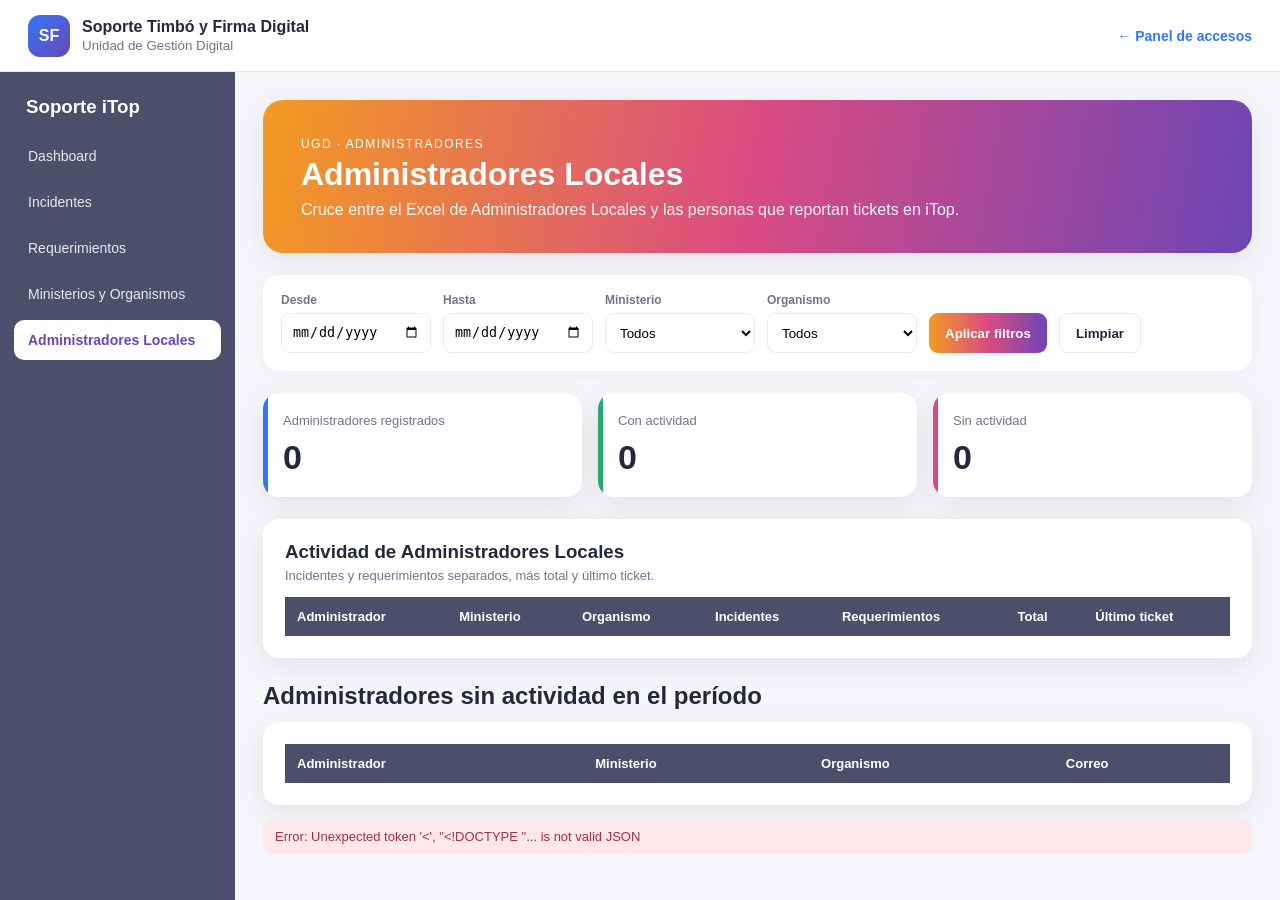
==== soporte-itop/administradores.html @ b21a3996 "Subir proyecto portal Santa Fe" ====
<!DOCTYPE html>
<html lang="es">

<head>
    <meta charset="UTF-8">
    <meta name="viewport" content="width=device-width,initial-scale=1">
    <title>Administradores Locales | Soporte iTop</title>
    <link rel="stylesheet" href="css/estilos.css">
</head>

<body>
    <header class="topbar">
        <div class="brand">
            <div class="brandmark">SF</div>
            <div><strong>Soporte Timbó y Firma Digital</strong><small>Unidad de Gestión Digital</small></div>
        </div><a class="back" href="../portal.html">← Panel de accesos</a>
    </header>
    <div class="layout">
        <aside class="sidebar">
            <h3>Soporte iTop</h3>
            <nav class="nav"><a href="index.html">Dashboard</a><a href="incidentes.html">Incidentes</a><a
                    href="requerimientos.html">Requerimientos</a><a href="ministerios.html">Ministerios y
                    Organismos</a><a class="active" href="administradores.html">Administradores Locales</a></nav>
        </aside>
        <main class="content">
            <section class="hero"><span class="eyebrow">UGD · Administradores</span>
                <h1>Administradores Locales</h1>
                <p>Cruce entre el Excel de Administradores Locales y las personas que reportan tickets en iTop.</p>
            </section>
            <div id="avisoZip" class="notice" style="display:none">Para leer Administradores.xlsx instalá la extensión
                de PHP: <strong>sudo apt install php8.3-zip</strong> y reiniciá el servidor.</div>
            <section class="toolbar">
                <div class="field"><label>Desde</label><input type="date" id="desde"></div>
                <div class="field"><label>Hasta</label><input type="date" id="hasta"></div>
                <div class="field"><label>Ministerio</label><select id="ministerio">
                        <option value="">Todos</option>
                    </select></div>
                <div class="field"><label>Organismo</label><select id="organismo">
                        <option value="">Todos</option>
                    </select></div><button class="btn btn-primary" id="btnFiltrar" type="button">Aplicar
                    filtros</button><button class="btn btn-light" id="btnLimpiar" type="button">Limpiar</button>
            </section>
            <section class="kpis" style="grid-template-columns:repeat(3,1fr)">
                <article class="kpi"><span>Administradores registrados</span><strong id="registrados">0</strong>
                </article>
                <article class="kpi green"><span>Con actividad</span><strong id="activos">0</strong></article>
                <article class="kpi pink"><span>Sin actividad</span><strong id="sinActividad">0</strong></article>
            </section>
            <article class="card">
                <h3>Actividad de Administradores Locales</h3>
                <div class="subtitle">Incidentes y requerimientos separados, más total y último ticket.</div>
                <div class="table-wrap">
                    <table class="table">
                        <thead>
                            <tr>
                                <th>Administrador</th>
                                <th>Ministerio</th>
                                <th>Organismo</th>
                                <th>Incidentes</th>
                                <th>Requerimientos</th>
                                <th>Total</th>
                                <th>Último ticket</th>
                            </tr>
                        </thead>
                        <tbody id="tablaAdmins"></tbody>
                    </table>
                </div>
            </article>
            <div class="section-title">
                <h2>Administradores sin actividad en el período</h2>
            </div>
            <article class="card">
                <div class="table-wrap">
                    <table class="table">
                        <thead>
                            <tr>
                                <th>Administrador</th>
                                <th>Ministerio</th>
                                <th>Organismo</th>
                                <th>Correo</th>
                            </tr>
                        </thead>
                        <tbody id="tablaInactivos"></tbody>
                    </table>
                </div>
            </article>
            <div id="estadoConexion" class="status">Preparando administradores...</div>
        </main>
    </div>
    <script src="js/common.js"></script>
    <script src="js/administradores.js"></script>
</body>

</html>
---- soporte-itop/css/estilos.css ----
:root{--yellow:#FFC43D;--orange:#F39B22;--pink:#D94B83;--purple:#6D45B5;--blue:#3277F7;--green:#2DA66F;--dark:#4C4F6C;--bg:#F5F6FA;--card:#fff;--text:#25283D;--muted:#70758D;--border:#E7EAF2;--shadow:0 8px 30px rgba(0,0,0,.08)}
*{box-sizing:border-box}body{margin:0;background:var(--bg);color:var(--text);font-family:"Segoe UI",Arial,sans-serif}.topbar{height:72px;background:#fff;border-bottom:1px solid var(--border);display:flex;align-items:center;justify-content:space-between;padding:0 28px;position:sticky;top:0;z-index:20}.brand{display:flex;align-items:center;gap:12px}.brandmark{width:42px;height:42px;border-radius:12px;display:grid;place-items:center;background:linear-gradient(135deg,var(--blue),var(--purple));color:#fff;font-weight:800}.brand small{display:block;color:var(--muted);margin-top:2px}.back{color:var(--blue);text-decoration:none;font-weight:600;font-size:14px}.layout{display:grid;grid-template-columns:235px 1fr;min-height:calc(100vh - 72px)}.sidebar{background:var(--dark);padding:24px 14px}.sidebar h3{color:#fff;padding:0 12px;margin:0 0 18px}.nav{display:flex;flex-direction:column;gap:6px}.nav a{padding:12px 14px;border-radius:10px;text-decoration:none;color:#e8e9f0;font-size:14px}.nav a:hover{background:rgba(255,255,255,.1)}.nav a.active{background:#fff;color:var(--purple);font-weight:700}.content{padding:28px;min-width:0}.hero{color:#fff;border-radius:20px;padding:34px 38px;margin-bottom:22px;background:linear-gradient(100deg,var(--orange),var(--pink),var(--purple));box-shadow:var(--shadow)}.hero h1{margin:4px 0 8px;font-size:32px}.hero p{margin:0;max-width:800px;opacity:.95}.eyebrow{font-size:12px;text-transform:uppercase;letter-spacing:.12em}.toolbar{background:#fff;border-radius:16px;padding:18px;display:flex;gap:12px;flex-wrap:wrap;align-items:end;margin-bottom:22px;box-shadow:0 3px 14px rgba(0,0,0,.04)}.field{display:flex;flex-direction:column;gap:6px}.field label{font-size:12px;font-weight:700;color:var(--muted)}input,select{height:40px;border:1px solid var(--border);border-radius:9px;padding:0 10px;background:#fff;min-width:150px}.btn{height:40px;border:0;border-radius:9px;padding:0 16px;font-weight:700;cursor:pointer}.btn-primary{color:#fff;background:linear-gradient(90deg,var(--orange),var(--pink),var(--purple))}.btn-light{background:#fff;border:1px solid var(--border);color:var(--text)}.quick{display:flex;gap:6px}.quick button{height:32px;border:1px solid var(--border);background:#fff;border-radius:8px;padding:0 10px;cursor:pointer;color:var(--muted)}.kpis{display:grid;grid-template-columns:repeat(5,1fr);gap:16px;margin-bottom:22px}.kpi{background:#fff;border-radius:16px;padding:20px;box-shadow:var(--shadow);position:relative;overflow:hidden}.kpi:before{content:"";position:absolute;left:0;top:0;width:5px;height:100%;background:var(--blue)}.kpi.orange:before{background:var(--orange)}.kpi.purple:before{background:var(--purple)}.kpi.pink:before{background:var(--pink)}.kpi.green:before{background:var(--green)}.kpi span{display:block;color:var(--muted);font-size:13px}.kpi strong{display:block;font-size:34px;margin-top:10px}.kpi small{display:block;color:var(--muted);margin-top:5px}.grid{display:grid;grid-template-columns:2fr 1fr;gap:18px;margin-bottom:18px}.grid.equal{grid-template-columns:1fr 1fr}.card{background:#fff;border-radius:16px;padding:22px;box-shadow:var(--shadow)}.card h2,.card h3{margin:0 0 5px}.subtitle{color:var(--muted);font-size:13px;margin-bottom:14px}.chart{position:relative;height:320px}.chart.tall{height:390px}.table-wrap{overflow:auto}.table{width:100%;border-collapse:collapse;font-size:13px}.table th{background:var(--dark);color:#fff;text-align:left;padding:12px;position:sticky;top:0}.table td{padding:11px 12px;border-bottom:1px solid var(--border)}.table tr:hover td{background:#faf9ff}.badge{display:inline-block;border-radius:999px;padding:4px 9px;font-size:11px;font-weight:700;background:#edf2ff;color:#2859b8}.badge.open{background:#fff0df;color:#9b5e08}.badge.closed{background:#e1f5e9;color:#25774b}.status{margin-top:14px;padding:10px 12px;border-radius:9px;background:#eef3ff;color:#315b9d;font-size:13px}.status.error{background:#ffe8ec;color:#a52f48}.status.ok{background:#e5f6ec;color:#24714a}.empty{padding:20px;color:var(--muted);text-align:center}.section-title{display:flex;justify-content:space-between;align-items:center;margin:24px 0 12px}.section-title h2{margin:0}.notice{padding:12px 14px;border-radius:10px;background:#fff7e8;border:1px solid #f6ddb1;color:#8b6219;margin-bottom:18px;font-size:13px}@media(max-width:1200px){.kpis{grid-template-columns:repeat(2,1fr)}.grid,.grid.equal{grid-template-columns:1fr}}@media(max-width:850px){.layout{grid-template-columns:1fr}.sidebar{padding:10px 14px}.sidebar h3{display:none}.nav{flex-direction:row;overflow:auto}.nav a{white-space:nowrap}.content{padding:18px}.topbar{padding:0 18px}.kpis{grid-template-columns:1fr}.toolbar{align-items:stretch}.field,input,select,.btn{width:100%}.quick{width:100%}.quick button{flex:1}}
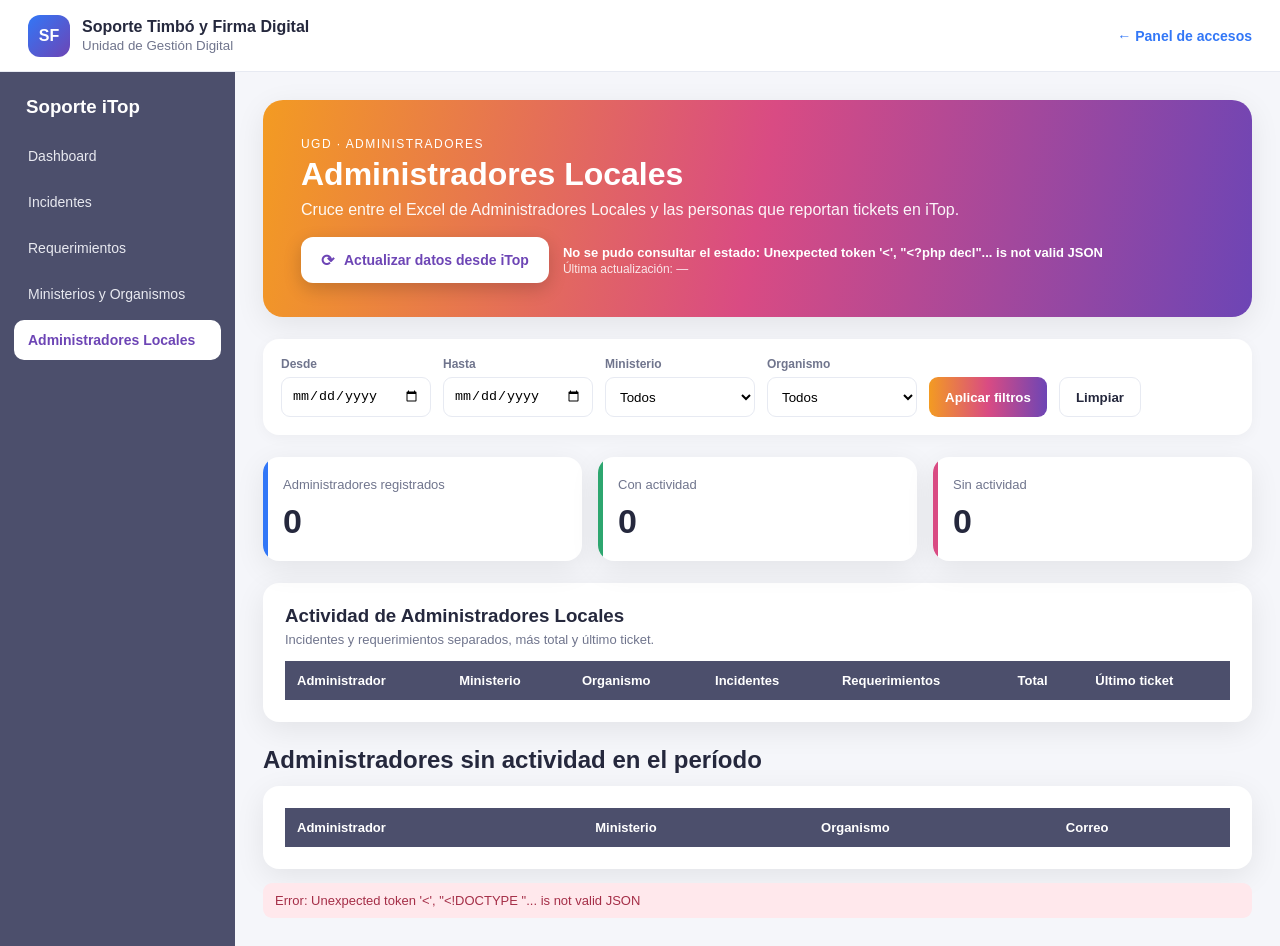
==== commit 9d06d42c: "Actualizacion" ====
--- a/soporte-itop/administradores.html
+++ b/soporte-itop/administradores.html
@@ -26,6 +26,17 @@
             <section class="hero"><span class="eyebrow">UGD · Administradores</span>
                 <h1>Administradores Locales</h1>
                 <p>Cruce entre el Excel de Administradores Locales y las personas que reportan tickets en iTop.</p>
+                <div class="hero-actualizar">
+                    <button class="btn-hero" id="btnActualizarDatos" type="button"><span
+                            class="btn-hero-icon">⟳</span><span>Actualizar datos desde iTop</span></button>
+                    <div class="hero-estado">
+                        <span class="hero-estado-texto" id="actualizarTexto">Listo</span>
+                        <span class="hero-estado-meta" id="actualizarMeta">Última actualización: —</span>
+                    </div>
+                    <div class="hero-barra" id="actualizarBarraWrap" style="display:none">
+                        <div class="hero-barra-relleno" id="actualizarBarra"></div>
+                    </div>
+                </div>
             </section>
             <div id="avisoZip" class="notice" style="display:none">Para leer Administradores.xlsx instalá la extensión
                 de PHP: <strong>sudo apt install php8.3-zip</strong> y reiniciá el servidor.</div>
--- a/soporte-itop/css/estilos.css
+++ b/soporte-itop/css/estilos.css
@@ -1,2 +1,2 @@
 :root{--yellow:#FFC43D;--orange:#F39B22;--pink:#D94B83;--purple:#6D45B5;--blue:#3277F7;--green:#2DA66F;--dark:#4C4F6C;--bg:#F5F6FA;--card:#fff;--text:#25283D;--muted:#70758D;--border:#E7EAF2;--shadow:0 8px 30px rgba(0,0,0,.08)}
-*{box-sizing:border-box}body{margin:0;background:var(--bg);color:var(--text);font-family:"Segoe UI",Arial,sans-serif}.topbar{height:72px;background:#fff;border-bottom:1px solid var(--border);display:flex;align-items:center;justify-content:space-between;padding:0 28px;position:sticky;top:0;z-index:20}.brand{display:flex;align-items:center;gap:12px}.brandmark{width:42px;height:42px;border-radius:12px;display:grid;place-items:center;background:linear-gradient(135deg,var(--blue),var(--purple));color:#fff;font-weight:800}.brand small{display:block;color:var(--muted);margin-top:2px}.back{color:var(--blue);text-decoration:none;font-weight:600;font-size:14px}.layout{display:grid;grid-template-columns:235px 1fr;min-height:calc(100vh - 72px)}.sidebar{background:var(--dark);padding:24px 14px}.sidebar h3{color:#fff;padding:0 12px;margin:0 0 18px}.nav{display:flex;flex-direction:column;gap:6px}.nav a{padding:12px 14px;border-radius:10px;text-decoration:none;color:#e8e9f0;font-size:14px}.nav a:hover{background:rgba(255,255,255,.1)}.nav a.active{background:#fff;color:var(--purple);font-weight:700}.content{padding:28px;min-width:0}.hero{color:#fff;border-radius:20px;padding:34px 38px;margin-bottom:22px;background:linear-gradient(100deg,var(--orange),var(--pink),var(--purple));box-shadow:var(--shadow)}.hero h1{margin:4px 0 8px;font-size:32px}.hero p{margin:0;max-width:800px;opacity:.95}.eyebrow{font-size:12px;text-transform:uppercase;letter-spacing:.12em}.toolbar{background:#fff;border-radius:16px;padding:18px;display:flex;gap:12px;flex-wrap:wrap;align-items:end;margin-bottom:22px;box-shadow:0 3px 14px rgba(0,0,0,.04)}.field{display:flex;flex-direction:column;gap:6px}.field label{font-size:12px;font-weight:700;color:var(--muted)}input,select{height:40px;border:1px solid var(--border);border-radius:9px;padding:0 10px;background:#fff;min-width:150px}.btn{height:40px;border:0;border-radius:9px;padding:0 16px;font-weight:700;cursor:pointer}.btn-primary{color:#fff;background:linear-gradient(90deg,var(--orange),var(--pink),var(--purple))}.btn-light{background:#fff;border:1px solid var(--border);color:var(--text)}.quick{display:flex;gap:6px}.quick button{height:32px;border:1px solid var(--border);background:#fff;border-radius:8px;padding:0 10px;cursor:pointer;color:var(--muted)}.kpis{display:grid;grid-template-columns:repeat(5,1fr);gap:16px;margin-bottom:22px}.kpi{background:#fff;border-radius:16px;padding:20px;box-shadow:var(--shadow);position:relative;overflow:hidden}.kpi:before{content:"";position:absolute;left:0;top:0;width:5px;height:100%;background:var(--blue)}.kpi.orange:before{background:var(--orange)}.kpi.purple:before{background:var(--purple)}.kpi.pink:before{background:var(--pink)}.kpi.green:before{background:var(--green)}.kpi span{display:block;color:var(--muted);font-size:13px}.kpi strong{display:block;font-size:34px;margin-top:10px}.kpi small{display:block;color:var(--muted);margin-top:5px}.grid{display:grid;grid-template-columns:2fr 1fr;gap:18px;margin-bottom:18px}.grid.equal{grid-template-columns:1fr 1fr}.card{background:#fff;border-radius:16px;padding:22px;box-shadow:var(--shadow)}.card h2,.card h3{margin:0 0 5px}.subtitle{color:var(--muted);font-size:13px;margin-bottom:14px}.chart{position:relative;height:320px}.chart.tall{height:390px}.table-wrap{overflow:auto}.table{width:100%;border-collapse:collapse;font-size:13px}.table th{background:var(--dark);color:#fff;text-align:left;padding:12px;position:sticky;top:0}.table td{padding:11px 12px;border-bottom:1px solid var(--border)}.table tr:hover td{background:#faf9ff}.badge{display:inline-block;border-radius:999px;padding:4px 9px;font-size:11px;font-weight:700;background:#edf2ff;color:#2859b8}.badge.open{background:#fff0df;color:#9b5e08}.badge.closed{background:#e1f5e9;color:#25774b}.status{margin-top:14px;padding:10px 12px;border-radius:9px;background:#eef3ff;color:#315b9d;font-size:13px}.status.error{background:#ffe8ec;color:#a52f48}.status.ok{background:#e5f6ec;color:#24714a}.empty{padding:20px;color:var(--muted);text-align:center}.section-title{display:flex;justify-content:space-between;align-items:center;margin:24px 0 12px}.section-title h2{margin:0}.notice{padding:12px 14px;border-radius:10px;background:#fff7e8;border:1px solid #f6ddb1;color:#8b6219;margin-bottom:18px;font-size:13px}@media(max-width:1200px){.kpis{grid-template-columns:repeat(2,1fr)}.grid,.grid.equal{grid-template-columns:1fr}}@media(max-width:850px){.layout{grid-template-columns:1fr}.sidebar{padding:10px 14px}.sidebar h3{display:none}.nav{flex-direction:row;overflow:auto}.nav a{white-space:nowrap}.content{padding:18px}.topbar{padding:0 18px}.kpis{grid-template-columns:1fr}.toolbar{align-items:stretch}.field,input,select,.btn{width:100%}.quick{width:100%}.quick button{flex:1}}
+*{box-sizing:border-box}body{margin:0;background:var(--bg);color:var(--text);font-family:"Segoe UI",Arial,sans-serif}.topbar{height:72px;background:#fff;border-bottom:1px solid var(--border);display:flex;align-items:center;justify-content:space-between;padding:0 28px;position:sticky;top:0;z-index:20}.brand{display:flex;align-items:center;gap:12px}.brandmark{width:42px;height:42px;border-radius:12px;display:grid;place-items:center;background:linear-gradient(135deg,var(--blue),var(--purple));color:#fff;font-weight:800}.brand small{display:block;color:var(--muted);margin-top:2px}.back{color:var(--blue);text-decoration:none;font-weight:600;font-size:14px}.layout{display:grid;grid-template-columns:235px 1fr;min-height:calc(100vh - 72px)}.sidebar{background:var(--dark);padding:24px 14px}.sidebar h3{color:#fff;padding:0 12px;margin:0 0 18px}.nav{display:flex;flex-direction:column;gap:6px}.nav a{padding:12px 14px;border-radius:10px;text-decoration:none;color:#e8e9f0;font-size:14px}.nav a:hover{background:rgba(255,255,255,.1)}.nav a.active{background:#fff;color:var(--purple);font-weight:700}.content{padding:28px;min-width:0}.hero{color:#fff;border-radius:20px;padding:34px 38px;margin-bottom:22px;background:linear-gradient(100deg,var(--orange),var(--pink),var(--purple));box-shadow:var(--shadow)}.hero h1{margin:4px 0 8px;font-size:32px}.hero p{margin:0;max-width:800px;opacity:.95}.eyebrow{font-size:12px;text-transform:uppercase;letter-spacing:.12em}.hero-actualizar{display:flex;align-items:center;gap:14px;flex-wrap:wrap;margin-top:18px}.btn-hero{height:46px;border:0;border-radius:12px;padding:0 20px;font-weight:800;font-size:14px;cursor:pointer;color:var(--purple);background:#fff;box-shadow:0 6px 18px rgba(0,0,0,.18);display:inline-flex;align-items:center;gap:10px;transition:transform .15s ease}.btn-hero:hover{transform:translateY(-1px)}.btn-hero:disabled{cursor:not-allowed;opacity:.85;transform:none}.btn-hero-icon{display:inline-block;font-size:16px}.btn-hero.cargando .btn-hero-icon{animation:girar 1s linear infinite}@keyframes girar{to{transform:rotate(360deg)}}.hero-estado{display:flex;flex-direction:column;gap:2px}.hero-estado-texto{font-weight:700;font-size:13px}.hero-estado-meta{font-size:12px;opacity:.85}.hero-barra{width:220px;height:6px;border-radius:999px;background:rgba(255,255,255,.35);overflow:hidden}.hero-barra-relleno{height:100%;width:0%;background:#fff;border-radius:999px;transition:width .4s ease}.toolbar{background:#fff;border-radius:16px;padding:18px;display:flex;gap:12px;flex-wrap:wrap;align-items:end;margin-bottom:22px;box-shadow:0 3px 14px rgba(0,0,0,.04)}.field{display:flex;flex-direction:column;gap:6px}.field label{font-size:12px;font-weight:700;color:var(--muted)}input,select{height:40px;border:1px solid var(--border);border-radius:9px;padding:0 10px;background:#fff;min-width:150px}.btn{height:40px;border:0;border-radius:9px;padding:0 16px;font-weight:700;cursor:pointer}.btn-primary{color:#fff;background:linear-gradient(90deg,var(--orange),var(--pink),var(--purple))}.btn-light{background:#fff;border:1px solid var(--border);color:var(--text)}.quick{display:flex;gap:6px}.quick button{height:32px;border:1px solid var(--border);background:#fff;border-radius:8px;padding:0 10px;cursor:pointer;color:var(--muted)}.kpis{display:grid;grid-template-columns:repeat(5,1fr);gap:16px;margin-bottom:22px}.kpi{background:#fff;border-radius:16px;padding:20px;box-shadow:var(--shadow);position:relative;overflow:hidden}.kpi:before{content:"";position:absolute;left:0;top:0;width:5px;height:100%;background:var(--blue)}.kpi.orange:before{background:var(--orange)}.kpi.purple:before{background:var(--purple)}.kpi.pink:before{background:var(--pink)}.kpi.green:before{background:var(--green)}.kpi span{display:block;color:var(--muted);font-size:13px}.kpi strong{display:block;font-size:34px;margin-top:10px}.kpi small{display:block;color:var(--muted);margin-top:5px}.grid{display:grid;grid-template-columns:2fr 1fr;gap:18px;margin-bottom:18px}.grid.equal{grid-template-columns:1fr 1fr}.card{background:#fff;border-radius:16px;padding:22px;box-shadow:var(--shadow)}.card h2,.card h3{margin:0 0 5px}.subtitle{color:var(--muted);font-size:13px;margin-bottom:14px}.chart{position:relative;height:320px}.chart.tall{height:390px}.table-wrap{overflow:auto}.table{width:100%;border-collapse:collapse;font-size:13px}.table th{background:var(--dark);color:#fff;text-align:left;padding:12px;position:sticky;top:0}.table td{padding:11px 12px;border-bottom:1px solid var(--border)}.table tr:hover td{background:#faf9ff}.badge{display:inline-block;border-radius:999px;padding:4px 9px;font-size:11px;font-weight:700;background:#edf2ff;color:#2859b8}.badge.open{background:#fff0df;color:#9b5e08}.badge.closed{background:#e1f5e9;color:#25774b}.status{margin-top:14px;padding:10px 12px;border-radius:9px;background:#eef3ff;color:#315b9d;font-size:13px}.status.error{background:#ffe8ec;color:#a52f48}.status.ok{background:#e5f6ec;color:#24714a}.empty{padding:20px;color:var(--muted);text-align:center}.section-title{display:flex;justify-content:space-between;align-items:center;margin:24px 0 12px}.section-title h2{margin:0}.notice{padding:12px 14px;border-radius:10px;background:#fff7e8;border:1px solid #f6ddb1;color:#8b6219;margin-bottom:18px;font-size:13px}@media(max-width:1200px){.kpis{grid-template-columns:repeat(2,1fr)}.grid,.grid.equal{grid-template-columns:1fr}}@media(max-width:850px){.layout{grid-template-columns:1fr}.sidebar{padding:10px 14px}.sidebar h3{display:none}.nav{flex-direction:row;overflow:auto}.nav a{white-space:nowrap}.content{padding:18px}.topbar{padding:0 18px}.kpis{grid-template-columns:1fr}.toolbar{align-items:stretch}.field,input,select,.btn{width:100%}.quick{width:100%}.quick button{flex:1}}
